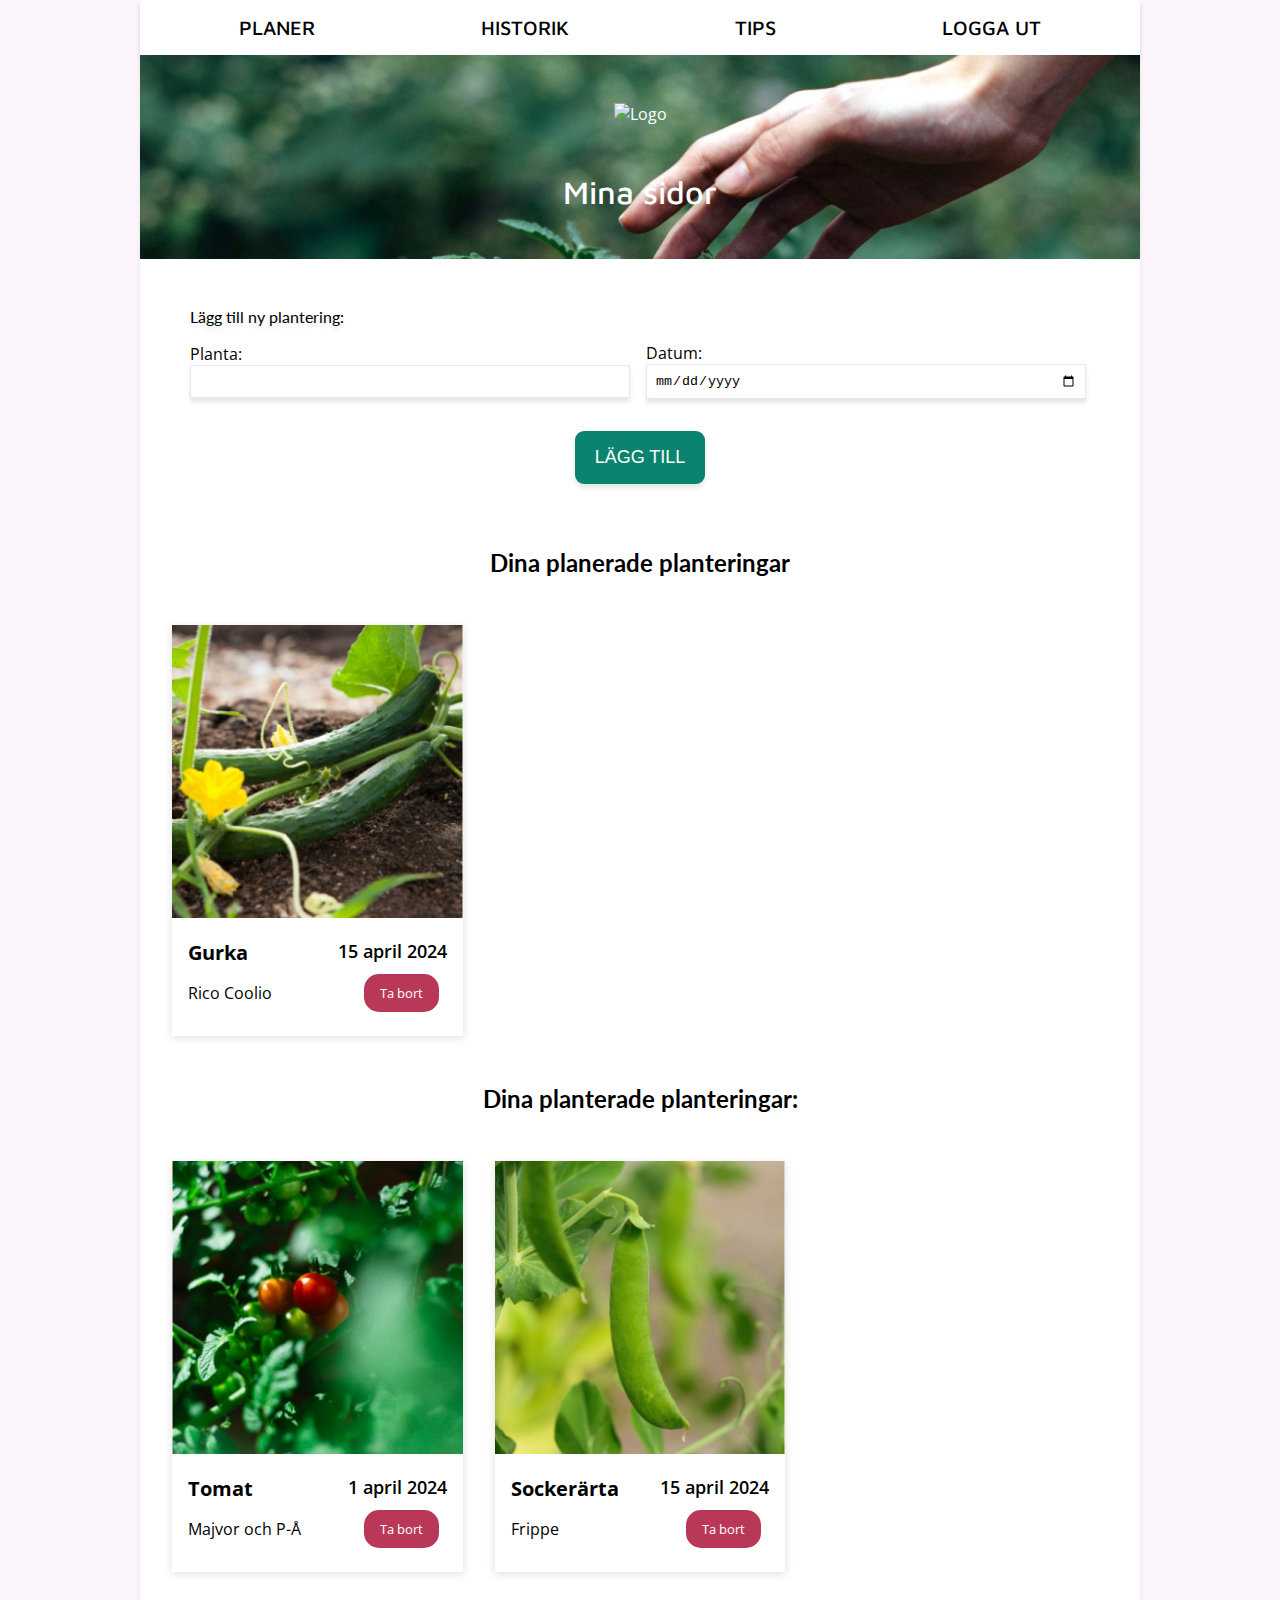
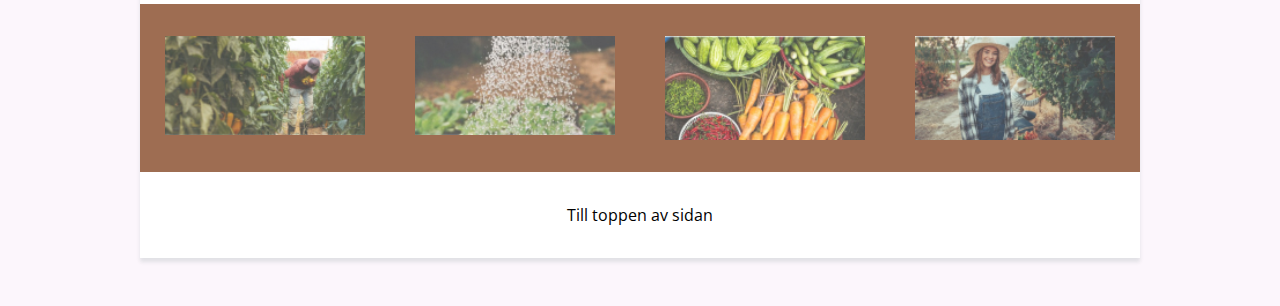
==== mypage.html @ 75276e4d "testing layout second page" ====
<!DOCTYPE html>
<html lang="en">
  <head>
    <meta charset="UTF-8" />
    <meta name="viewport" content="width=device-width, initial-scale=1.0" />
    <link rel="stylesheet" href="mypage.css" />
    <link rel="stylesheet" href="shared.css" />
    <link rel="icon" type="image/png" sizes="32x32" href="./assets/favicon.ico" />
    <title>Planned Planthood - Mina sidor</title>
  </head>
  <body>
    <div class="wrapper">
      <nav>
        <a href="#">PLANER</a>
        <a href="#">HISTORIK</a>
        <a href="#">TIPS</a>
        <a href="./index.html">LOGGA UT</a>
      </nav>
      <header>
        <aside class="menu-svg"><img src="assets/menu.svg" alt="Menu" /></aside>
        <img src="./assets/Logo.svg" alt="Logo" />
        <h1>Mina sidor</h1>
      </header>
      <main>
        <section class="add-plant">
          <legend>Lägg till ny plantering:</legend>
          <form class="add-plant-form">
            <div class="input-group">
              <label for="plant">Planta:</label>
              <input type="text" id="plant" name="plant" />
            </div>
            <div class="input-group">
              <label for="date">Datum:</label>
              <input type="date" id="date" name="date" />
            </div>
          </form>
          <button class="featured-btn">LÄGG TILL</button>
        </section>
        <section class="plants-section">
          <h2 class="plant-header">Dina planerade planteringar</h2>
          <section class="plant-grid">
            <article class="grid-box">
              <figure><img src="./assets/gurka2.jpg" alt="Cucumber" /></figure>
              <figcaption>
                <h3>Gurka</h3>
                <p class="date">15 april 2024</p>
                <p>Rico Coolio</p>
                <button class="remove-btn">Ta bort</button>
                <img class="remove-icon" src="./assets/trashcan.jpg" alt="Ta bort" />
              </figcaption>
            </article>
          </section>
          <h2 class="plant-header">Dina planterade planteringar:</h2>
          <section class="plant-grid">
            <article class="grid-box">
              <figure><img src="./assets/tomat2.jpg" alt="Tomato" /></figure>
              <figcaption>
                <h3>Tomat</h3>
                <p class="date">1 april 2024</p>
                <p>Majvor och P-Å</p>
                <button class="remove-btn">Ta bort</button>
                <img class="remove-icon" src="./assets/trashcan.jpg" alt="Ta bort" />
              </figcaption>
            </article>
            <article class="grid-box">
              <figure><img src="./assets/sockerärta.jpg" alt="Sockerärta" /></figure>
              <figcaption>
                <h3>Sockerärta</h3>
                <p class="date">15 april 2024</p>
                <p>Frippe</p>
                <button class="remove-btn">Ta bort</button>
                <img class="remove-icon" src="./assets/trashcan.jpg" alt="Ta bort" />
              </figcaption>
            </article>
          </section>
        </section>
      </main>
      <footer>
        <img src="./assets/footer/footer5.jpg" alt="A person in a plantation" />
        <img src="./assets/footer/footer6.jpg" alt="Watering plants" />
        <img src="./assets/footer/footer7.jpg" alt="Grown vegetables" />
        <img src="./assets/footer/footer8.jpg" alt="Woman in a plantation" />
        <!--<img
          src="https://plus.unsplash.com/premium_photo-1681398651047-78491e34f66a?q=80&w=2070&auto=format&fit=crop&ixlib=rb-4.0.3&ixid=M3wxMjA3fDB8MHxwaG90by1wYWdlfHx8fGVufDB8fHx8fA%3D%3D"
          alt=""
        />
        <img src="https://images.unsplash.com/photo-1515150144380-bca9f1650ed9?q=80&w=1587&auto=format&fit=crop&ixlib=rb-4.0.3&ixid=M3wxMjA3fDB8MHxwaG90by1wYWdlfHx8fGVufDB8fHx8fA%3D%3D" alt="" />
        <img
          src="https://images.unsplash.com/photo-1464226184884-fa280b87c399?q=80&w=1740&auto=format&fit=crop&ixlib=rb-4.0.3&ixid=M3wxMjA3fDB8MHxwaG90by1wYWdlfHx8fGVufDB8fHx8fA%3D%3D"
          alt=""
        />
        -->
      </footer>
      <section class="end-info">
        <a href="#top"> Till toppen av sidan</a>
      </section>
    </div>
  </body>
</html>
---- mypage.css ----
:root {
  --green: #0a846e;
  --greenheader: #055647;
  --brown: #9e6d52;
  --shadow: 0 4px 4px rgba(3, 56, 47, 0.11);
}

header {
  display: flex;
  flex-direction: column;
  justify-content: center;
  align-items: center;
  width: 100%;
  background-image: url("./assets/footer.jpg");
  background-size: cover;
  background-position: center;
  color: white;
  max-height: 50vh;
  /* background-color: rgba(0, 0, 0, 0.6); */
}

header img {
  margin: 3rem 0 0 0;
  width: 50%;
  width: fit-content;
}

header h1 {
  font-family: "Maven Pro", sans-serif;
  color: white;
  font-weight: 500;
  text-shadow: var(--shadow);
  margin: 3rem;
}

legend {
  text-shadow: var(--shadow);
  font-family: "Lato", sans-serif; /*ÄNDRADE FRÅN h2*/
  justify-self: flex-start;
}

label {
  display: block;
} /*LA TILL*/

.add-plant {
  display: flex;
  flex-direction: column;
  justify-content: center;
  align-items: flex-start;
  margin: 0 3rem;
  padding: 3rem 0;
  width: 90%;
}

.input-forms label {
  margin-right: 0.5rem;
} /*Ta bort?*/

input {
  border: 1px solid rgba(226, 226, 226, 0.801);
  box-shadow: var(--shadow);
  padding: 0.5rem;
  width: 440px;
}

.add-plant-form {
  display: flex;
  align-items: center;
  justify-content: space-evenly;
  margin-top: 1rem;
}

.add-plant-form label,
.add-plant-form input {
  margin-right: 1rem;
}

.featured-btn {
  padding: 1rem 1.2rem;
  font-size: 18px;
  align-self: center;
}

.plants-section {
  display: flex;
  flex-direction: column;
  width: 100%;
}

.plant-header {
  margin: 1rem;
  align-self: center;
  font-family: "Lato", sans-serif;
}

.plants {
  margin: 1rem 2rem;
}

.planted-plants {
  display: grid;
  grid-template-columns: 1fr 1fr 1fr;
}

.plant-grid {
  display: grid;
  grid-template-columns: repeat(3, 1fr);
  align-items: start;
  justify-items: center;
  margin: 2rem;
  gap: 2rem;

  img {
    width: 90%;
  }
}

.grid-box {
  box-shadow: rgba(99, 99, 99, 0.2) 0px 2px 8px 0px;

  figcaption {
    display: grid;
    grid-template-columns: 1fr 1fr;
    justify-items: stretch;
    align-items: stretch;
    padding: 1rem;
  }

  img {
    width: 100%;
  }

  p {
    margin: 1rem 0;
  }

  figcaption h3 {
    font-size: 20px;
  }

  figcaption .date {
    text-align: end;
    font-weight: 600;
    font-size: 18px;
    margin: 0;
  }

  figcaption .remove-btn {
    width: fit-content;
    justify-self: end;
    margin: 0.5rem;
    background-color: #b93857;
    color: white;
    padding: 0 1rem;
    border-radius: 15px;
    border: none;
    font-family: "Open Sans", sans-serif;
  }

  figcaption .remove-icon {
    display: none;
  }
}

footer {
  display: grid;
  grid-template-columns: 1fr 1fr 1fr 1fr;
  background-color: var(--brown);
  width: 100%;
  margin: 0;
  padding: 2rem 0;
  justify-items: center;
}

footer img {
  width: 80%;

  overflow: hidden;
  object-fit: contain;
}

@media (max-width: 800px) {
  .plants-section img {
    max-width: 100%;
  }
  .add-plant-form {
    flex-direction: column;
    gap: 1.5rem;
  }

  .input-group {
    display: flex;
    flex-direction: column;
    width: 350px;
  }

  .plant-grid {
    grid-template-columns: repeat(2, 1fr);
    gap: 1rem;
    margin: 1rem;
  }

  .grid-box {
    figcaption .date,
    p {
      font-size: 10px;
    }

    figcaption h3 {
      font-size: 14px;
    }

    figcaption .remove-btn {
      display: none;
    }

    figcaption .remove-icon {
      display: block;
      width: 20px;
      height: 20px;
      align-self: center;
      justify-self: end;
      cursor: pointer;
    }
  }

  .menu-svg img {
    margin: 0;
  }

  footer {
    grid-template-columns: 1fr 1fr;
  }

  footer img {
    padding: 1rem;
  }
}
---- shared.css ----
@import url("https://fonts.googleapis.com/css2?family=Maven+Pro:wght@400..900&display=swap");
@import url("https://fonts.googleapis.com/css2?family=Open+Sans:ital,wght@0,300..800;1,300..800&display=swap");
@import url("https://fonts.googleapis.com/css2?family=Lato:ital,wght@0,100;0,300;0,400;0,700;0,900;1,100;1,300;1,400;1,700;1,900&display=swap");
@import url("https://fonts.googleapis.com/css2?family=Inter:wght@100..900&display=swap");

:root {
  --green: #0a846e;
  --greenheader: #055647;
  --brown: #9e6d52;
  --shadow: 0 4px 4px rgba(3, 56, 47, 0.11);
}

* {
  margin: 0;
  padding: 0;
  box-sizing: border-box;
}

body {
  background-color: #fcf6fc;
  display: flex;
  flex-direction: column;
  align-items: center;
  font-family: "Open Sans", sans-serif;
}

.wrapper {
  background-color: #ffff;
  max-width: 1000px;
  margin-bottom: 3rem;
  box-shadow: var(--shadow);
}

main {
  display: flex;
  flex-direction: column;
  align-items: center;
  justify-content: center;
}

nav {
  display: flex;
  justify-content: space-around;
  width: 100%;
  padding: 1rem;
  font-family: "Maven Pro", sans-serif;
  font-size: 20px;
  color: #055647;
  font-weight: 500;
  box-shadow: 0 4px 4px rgba(3, 56, 47, 0.11);
}

a,
button {
  cursor: pointer;
}

button:hover {
  transform: scale(1.1);
  transition: 0.2s ease-in-out;
}

a {
  text-decoration: none;
  color: black;
  transition: 0.2s ease-in-out;
}

a:hover {
  transform: scale(1.1);
}

.menu-svg {
  display: none;
}

.featured-btn {
  background-color: var(--green);
  color: #ffff;
  border-radius: 9px;
  box-shadow: var(--shadow);
  border: none;
  width: max-content;
  margin-top: 2rem;
  font-weight: 500;
}

.end-info {
  padding: 2rem;
  grid-column: 1/3;
  text-align: center;
}

@media (max-width: 800px) {
  main {
    width: 100%;
  }

  .wrapper {
    margin-bottom: 0;
  }

  nav {
    display: none;
  }

  .menu-svg {
    position: absolute;
    top: 10px;
    right: 10px;
    z-index: 10;
    display: block;
    cursor: pointer;
  }

  .featured-btn {
    font-weight: 400;
  }
}
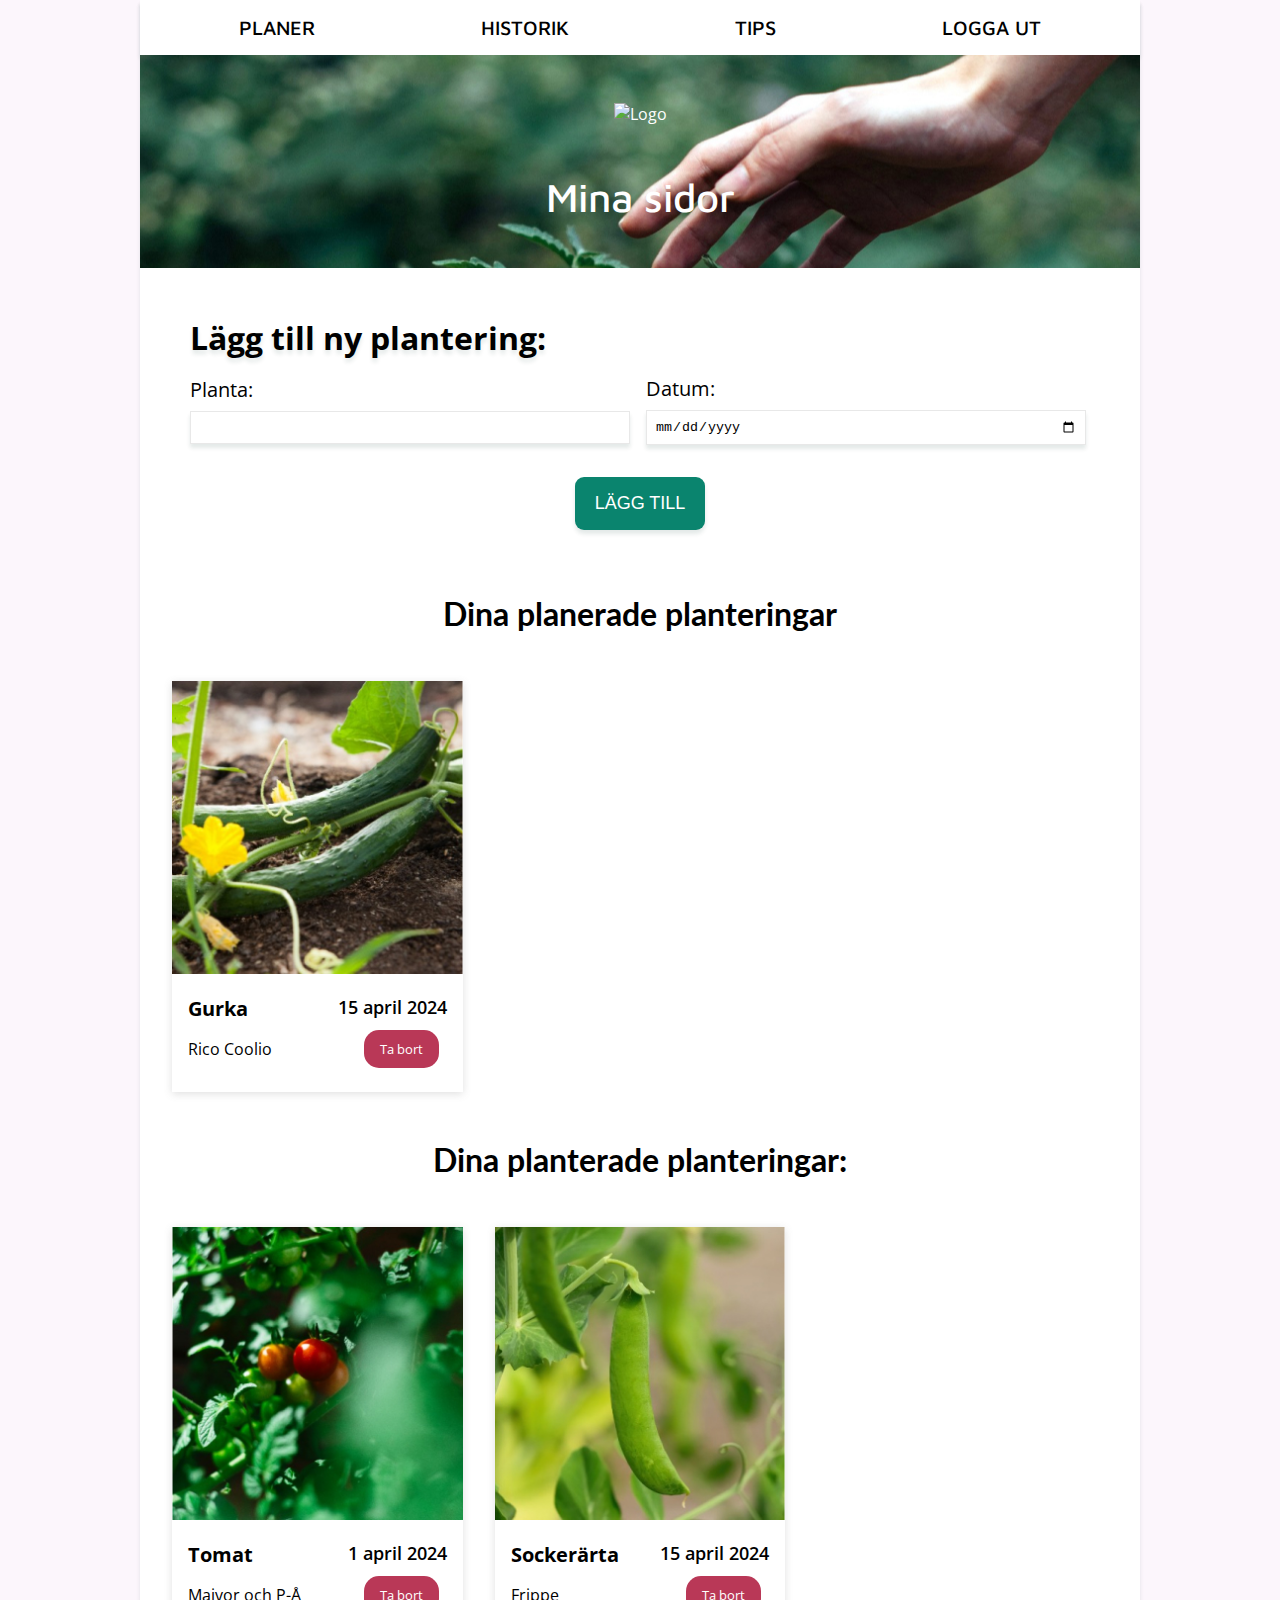
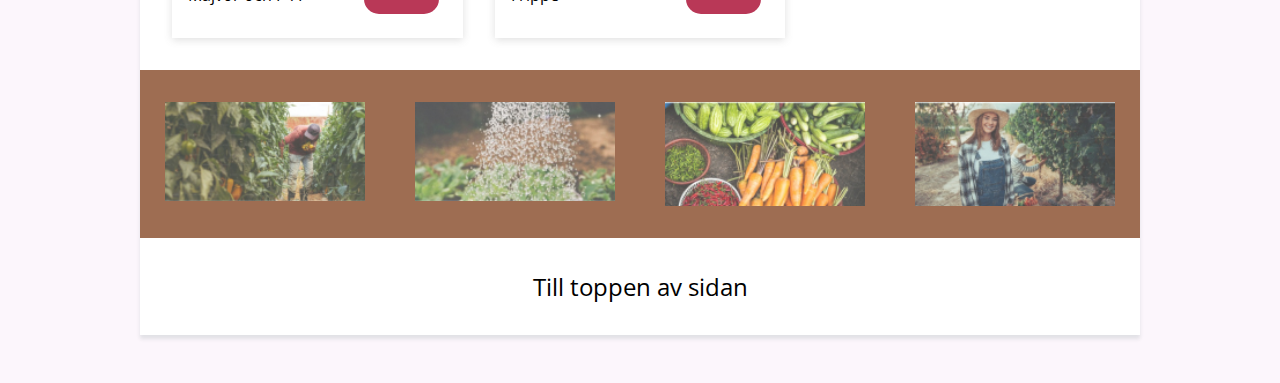
==== commit 604aa35b: "more styling" ====
--- a/mypage.html
+++ b/mypage.html
@@ -23,7 +23,7 @@
       </header>
       <main>
         <section class="add-plant">
-          <legend>Lägg till ny plantering:</legend>
+          <h2 class="add-header">Lägg till ny plantering:</h2>
           <form class="add-plant-form">
             <div class="input-group">
               <label for="plant">Planta:</label>
--- a/mypage.css
+++ b/mypage.css
@@ -15,8 +15,6 @@
   background-size: cover;
   background-position: center;
   color: white;
-  max-height: 50vh;
-  /* background-color: rgba(0, 0, 0, 0.6); */
 }
 
 header img {
@@ -28,20 +26,24 @@
 header h1 {
   font-family: "Maven Pro", sans-serif;
   color: white;
+  font-size: 40px;
   font-weight: 500;
   text-shadow: var(--shadow);
   margin: 3rem;
 }
 
-legend {
+.add-header {
   text-shadow: var(--shadow);
-  font-family: "Lato", sans-serif; /*ÄNDRADE FRÅN h2*/
+  font-size: 32px;
   justify-self: flex-start;
+  font-family: "Open Sans", sans-serif;
 }
 
 label {
   display: block;
-} /*LA TILL*/
+  font-size: 20px;
+  margin-bottom: 0.5rem;
+}
 
 .add-plant {
   display: flex;
@@ -53,10 +55,6 @@
   width: 90%;
 }
 
-.input-forms label {
-  margin-right: 0.5rem;
-} /*Ta bort?*/
-
 input {
   border: 1px solid rgba(226, 226, 226, 0.801);
   box-shadow: var(--shadow);
@@ -92,16 +90,17 @@
   margin: 1rem;
   align-self: center;
   font-family: "Lato", sans-serif;
-}
-
-.plants {
+  font-size: 32px;
+}
+
+/* .plants {
   margin: 1rem 2rem;
 }
 
 .planted-plants {
   display: grid;
   grid-template-columns: 1fr 1fr 1fr;
-}
+} */
 
 .plant-grid {
   display: grid;
@@ -192,7 +191,10 @@
   .input-group {
     display: flex;
     flex-direction: column;
-    width: 350px;
+  }
+
+  input {
+    width: 70vw;
   }
 
   .plant-grid {
@@ -234,6 +236,7 @@
   }
 
   footer img {
-    padding: 1rem;
-  }
-}
+    padding: 0.8rem;
+    width: 100%;
+  }
+}
--- a/shared.css
+++ b/shared.css
@@ -87,6 +87,7 @@
 
 .end-info {
   padding: 2rem;
+  font-size: 24px;
   grid-column: 1/3;
   text-align: center;
 }
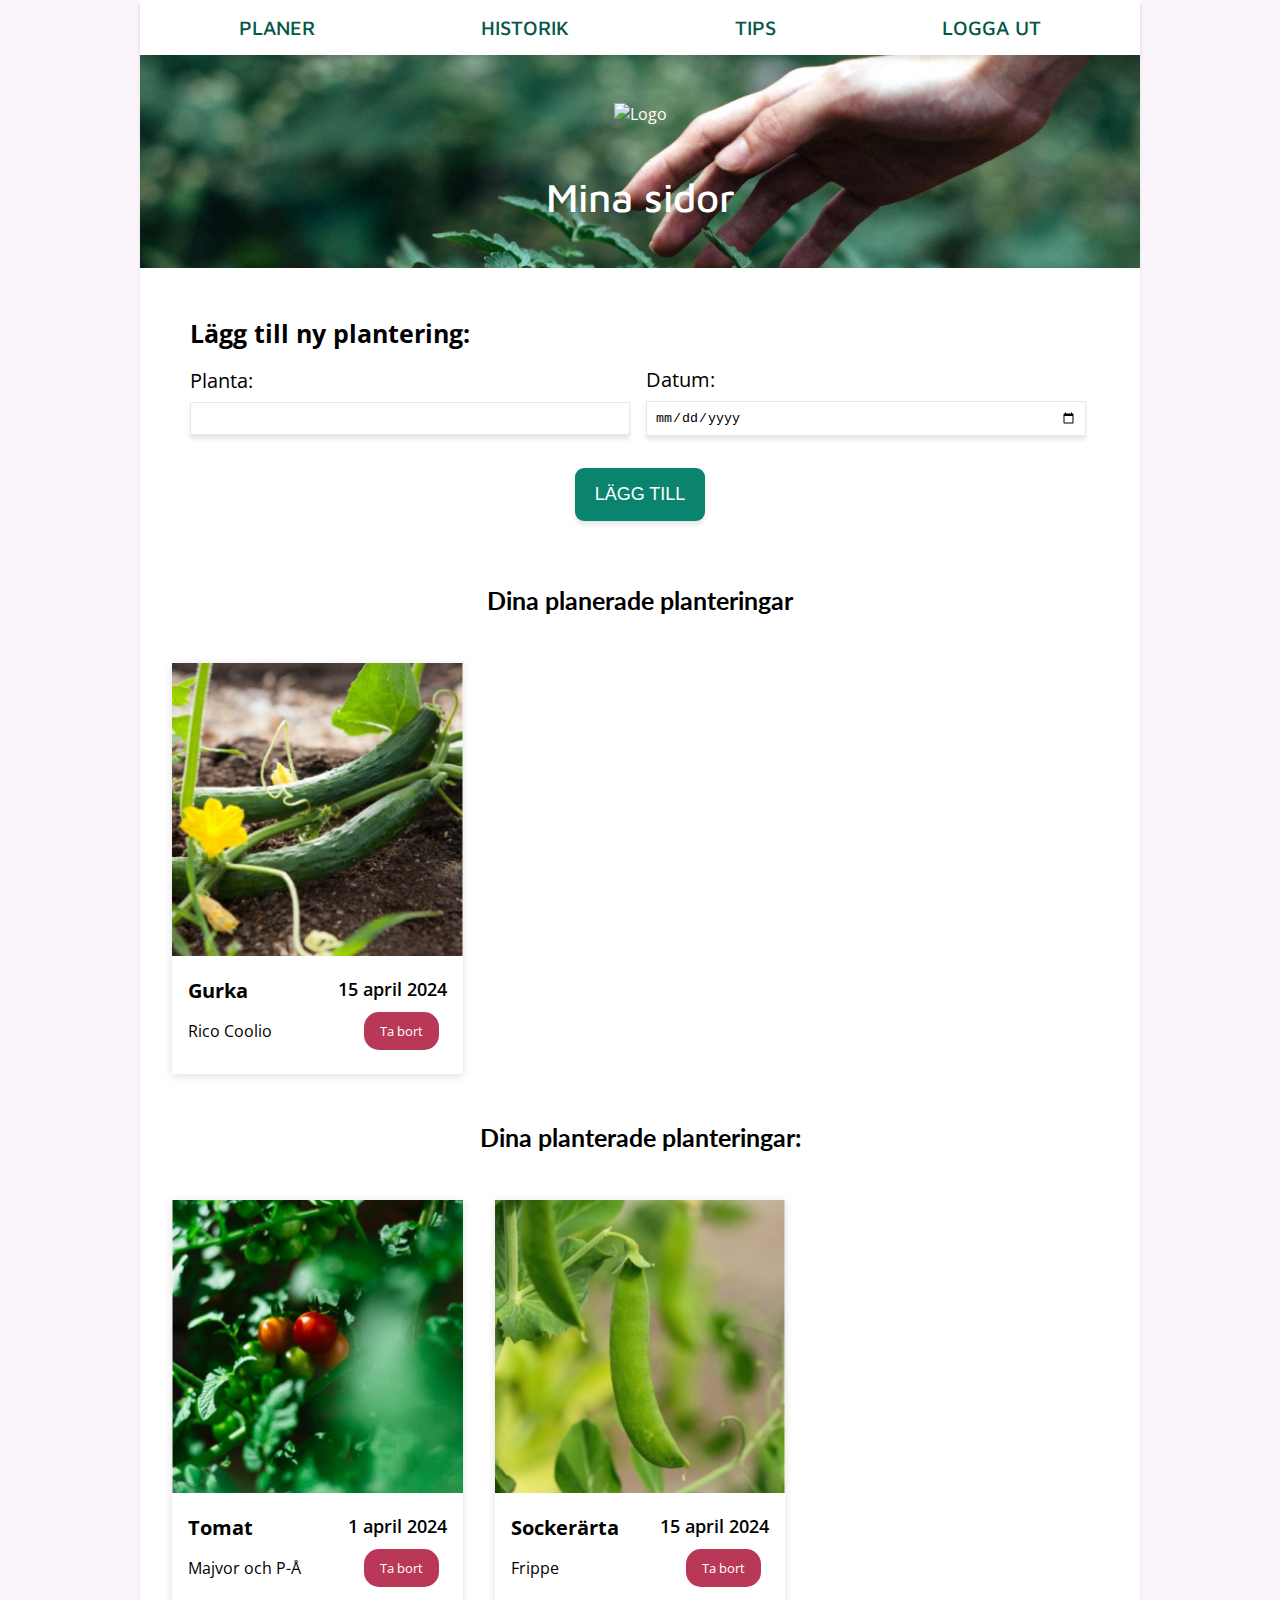
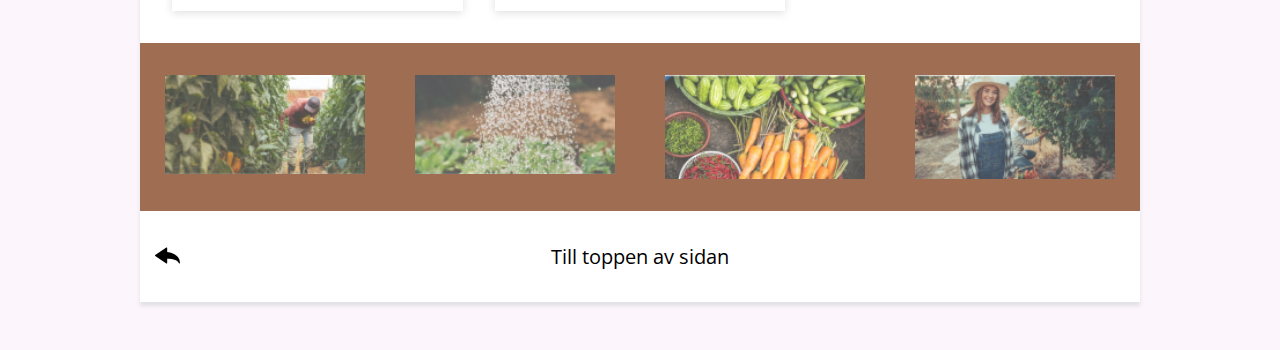
==== commit 260c2bf9: "some styling and responsiveness tweaks" ====
--- a/mypage.html
+++ b/mypage.html
@@ -10,13 +10,14 @@
   </head>
   <body>
     <div class="wrapper">
-      <nav>
-        <a href="#">PLANER</a>
-        <a href="#">HISTORIK</a>
-        <a href="#">TIPS</a>
-        <a href="./index.html">LOGGA UT</a>
-      </nav>
       <header>
+        <nav>
+          <a href="#">PLANER</a>
+          <a href="#">HISTORIK</a>
+          <a href="#">TIPS</a>
+          <a href="./index.html">LOGGA UT</a>
+        </nav>
+
         <aside class="menu-svg"><img src="assets/menu.svg" alt="Menu" /></aside>
         <img src="./assets/Logo.svg" alt="Logo" />
         <h1>Mina sidor</h1>
@@ -92,6 +93,7 @@
         -->
       </footer>
       <section class="end-info">
+        <a href="./index.html"><img class="back-arrow" src="./assets/back-arrow.svg" alt="Go back"></a>
         <a href="#top"> Till toppen av sidan</a>
       </section>
     </div>
--- a/mypage.css
+++ b/mypage.css
@@ -33,8 +33,7 @@
 }
 
 .add-header {
-  text-shadow: var(--shadow);
-  font-size: 32px;
+  font-size: 25px;
   justify-self: flex-start;
   font-family: "Open Sans", sans-serif;
 }
@@ -49,7 +48,6 @@
   display: flex;
   flex-direction: column;
   justify-content: center;
-  align-items: flex-start;
   margin: 0 3rem;
   padding: 3rem 0;
   width: 90%;
@@ -90,17 +88,8 @@
   margin: 1rem;
   align-self: center;
   font-family: "Lato", sans-serif;
-  font-size: 32px;
+  font-size: 25px;
 }
-
-/* .plants {
-  margin: 1rem 2rem;
-}
-
-.planted-plants {
-  display: grid;
-  grid-template-columns: 1fr 1fr 1fr;
-} */
 
 .plant-grid {
   display: grid;
@@ -115,52 +104,6 @@
   }
 }
 
-.grid-box {
-  box-shadow: rgba(99, 99, 99, 0.2) 0px 2px 8px 0px;
-
-  figcaption {
-    display: grid;
-    grid-template-columns: 1fr 1fr;
-    justify-items: stretch;
-    align-items: stretch;
-    padding: 1rem;
-  }
-
-  img {
-    width: 100%;
-  }
-
-  p {
-    margin: 1rem 0;
-  }
-
-  figcaption h3 {
-    font-size: 20px;
-  }
-
-  figcaption .date {
-    text-align: end;
-    font-weight: 600;
-    font-size: 18px;
-    margin: 0;
-  }
-
-  figcaption .remove-btn {
-    width: fit-content;
-    justify-self: end;
-    margin: 0.5rem;
-    background-color: #b93857;
-    color: white;
-    padding: 0 1rem;
-    border-radius: 15px;
-    border: none;
-    font-family: "Open Sans", sans-serif;
-  }
-
-  figcaption .remove-icon {
-    display: none;
-  }
-}
 
 footer {
   display: grid;
@@ -180,9 +123,23 @@
 }
 
 @media (max-width: 800px) {
+  .add-header {
+    align-self: center;
+  }
+
+  .add-header,
+  .plant-header {
+    font-size: 22px;
+  }
+
   .plants-section img {
     max-width: 100%;
   }
+
+  .add-plant {
+    margin: 0;
+  }
+
   .add-plant-form {
     flex-direction: column;
     gap: 1.5rem;
@@ -194,37 +151,13 @@
   }
 
   input {
-    width: 70vw;
+    width: 80vw;
   }
 
   .plant-grid {
     grid-template-columns: repeat(2, 1fr);
     gap: 1rem;
     margin: 1rem;
-  }
-
-  .grid-box {
-    figcaption .date,
-    p {
-      font-size: 10px;
-    }
-
-    figcaption h3 {
-      font-size: 14px;
-    }
-
-    figcaption .remove-btn {
-      display: none;
-    }
-
-    figcaption .remove-icon {
-      display: block;
-      width: 20px;
-      height: 20px;
-      align-self: center;
-      justify-self: end;
-      cursor: pointer;
-    }
   }
 
   .menu-svg img {
--- a/shared.css
+++ b/shared.css
@@ -38,16 +38,25 @@
   justify-content: center;
 }
 
-nav {
-  display: flex;
-  justify-content: space-around;
-  width: 100%;
-  padding: 1rem;
-  font-family: "Maven Pro", sans-serif;
-  font-size: 20px;
-  color: #055647;
-  font-weight: 500;
-  box-shadow: 0 4px 4px rgba(3, 56, 47, 0.11);
+header {
+  nav {
+    display: flex;
+    justify-content: space-around;
+    width: 100%;
+    padding: 1rem;
+    font-family: "Maven Pro", sans-serif;
+    font-size: 20px;
+    background-color: white;
+    font-weight: 500;
+    box-shadow: 0 4px 4px rgba(3, 56, 47, 0.11);
+  }
+  nav a {
+    color: #055647;
+  }
+
+  .menu-svg {
+    display: none;
+  }
 }
 
 a,
@@ -68,10 +77,6 @@
 
 a:hover {
   transform: scale(1.1);
-}
-
-.menu-svg {
-  display: none;
 }
 
 .featured-btn {
@@ -86,10 +91,63 @@
 }
 
 .end-info {
+  position: relative;
   padding: 2rem;
-  font-size: 24px;
+  font-size: 20px;
   grid-column: 1/3;
   text-align: center;
+}
+
+.back-arrow {
+  position: absolute;
+  left: 15px;
+}
+
+.grid-box {
+  box-shadow: rgba(99, 99, 99, 0.2) 0px 2px 8px 0px;
+
+  figcaption {
+    display: grid;
+    grid-template-columns: 1fr 1fr;
+    justify-items: stretch;
+    align-items: stretch;
+    padding: 1rem;
+  }
+
+  img {
+    width: 100%;
+  }
+
+  p {
+    margin: 1rem 0;
+  }
+
+  figcaption h3 {
+    font-size: 20px;
+  }
+
+  figcaption .date {
+    text-align: end;
+    font-weight: 600;
+    font-size: 18px;
+    margin: 0;
+  }
+
+  figcaption .remove-btn {
+    width: fit-content;
+    justify-self: end;
+    margin: 0.5rem;
+    background-color: #b93857;
+    color: white;
+    padding: 0 1rem;
+    border-radius: 15px;
+    border: none;
+    font-family: "Open Sans", sans-serif;
+  }
+
+  figcaption .remove-icon {
+    display: none;
+  }
 }
 
 @media (max-width: 800px) {
@@ -101,19 +159,48 @@
     margin-bottom: 0;
   }
 
-  nav {
-    display: none;
-  }
-
-  .menu-svg {
-    position: absolute;
-    top: 10px;
-    right: 10px;
-    z-index: 10;
-    display: block;
-    cursor: pointer;
-  }
-
+  header {
+    .menu-svg {
+      position: absolute;
+      top: 10px;
+      right: 10px;
+      z-index: 10;
+      display: block;
+      cursor: pointer;
+    }
+
+    nav {
+      display: none;
+    }
+  }
+
+  .grid-box {
+    figcaption {
+      padding: 0.5rem;
+    }
+
+    figcaption .date,
+    p {
+      font-size: 13px;
+    }
+
+    figcaption h3 {
+      font-size: 15px;
+    }
+
+    figcaption .remove-btn {
+      display: none;
+    }
+
+    figcaption .remove-icon {
+      display: block;
+      width: 20px;
+      height: 20px;
+      align-self: center;
+      justify-self: end;
+      cursor: pointer;
+    }
+  }
   .featured-btn {
     font-weight: 400;
   }
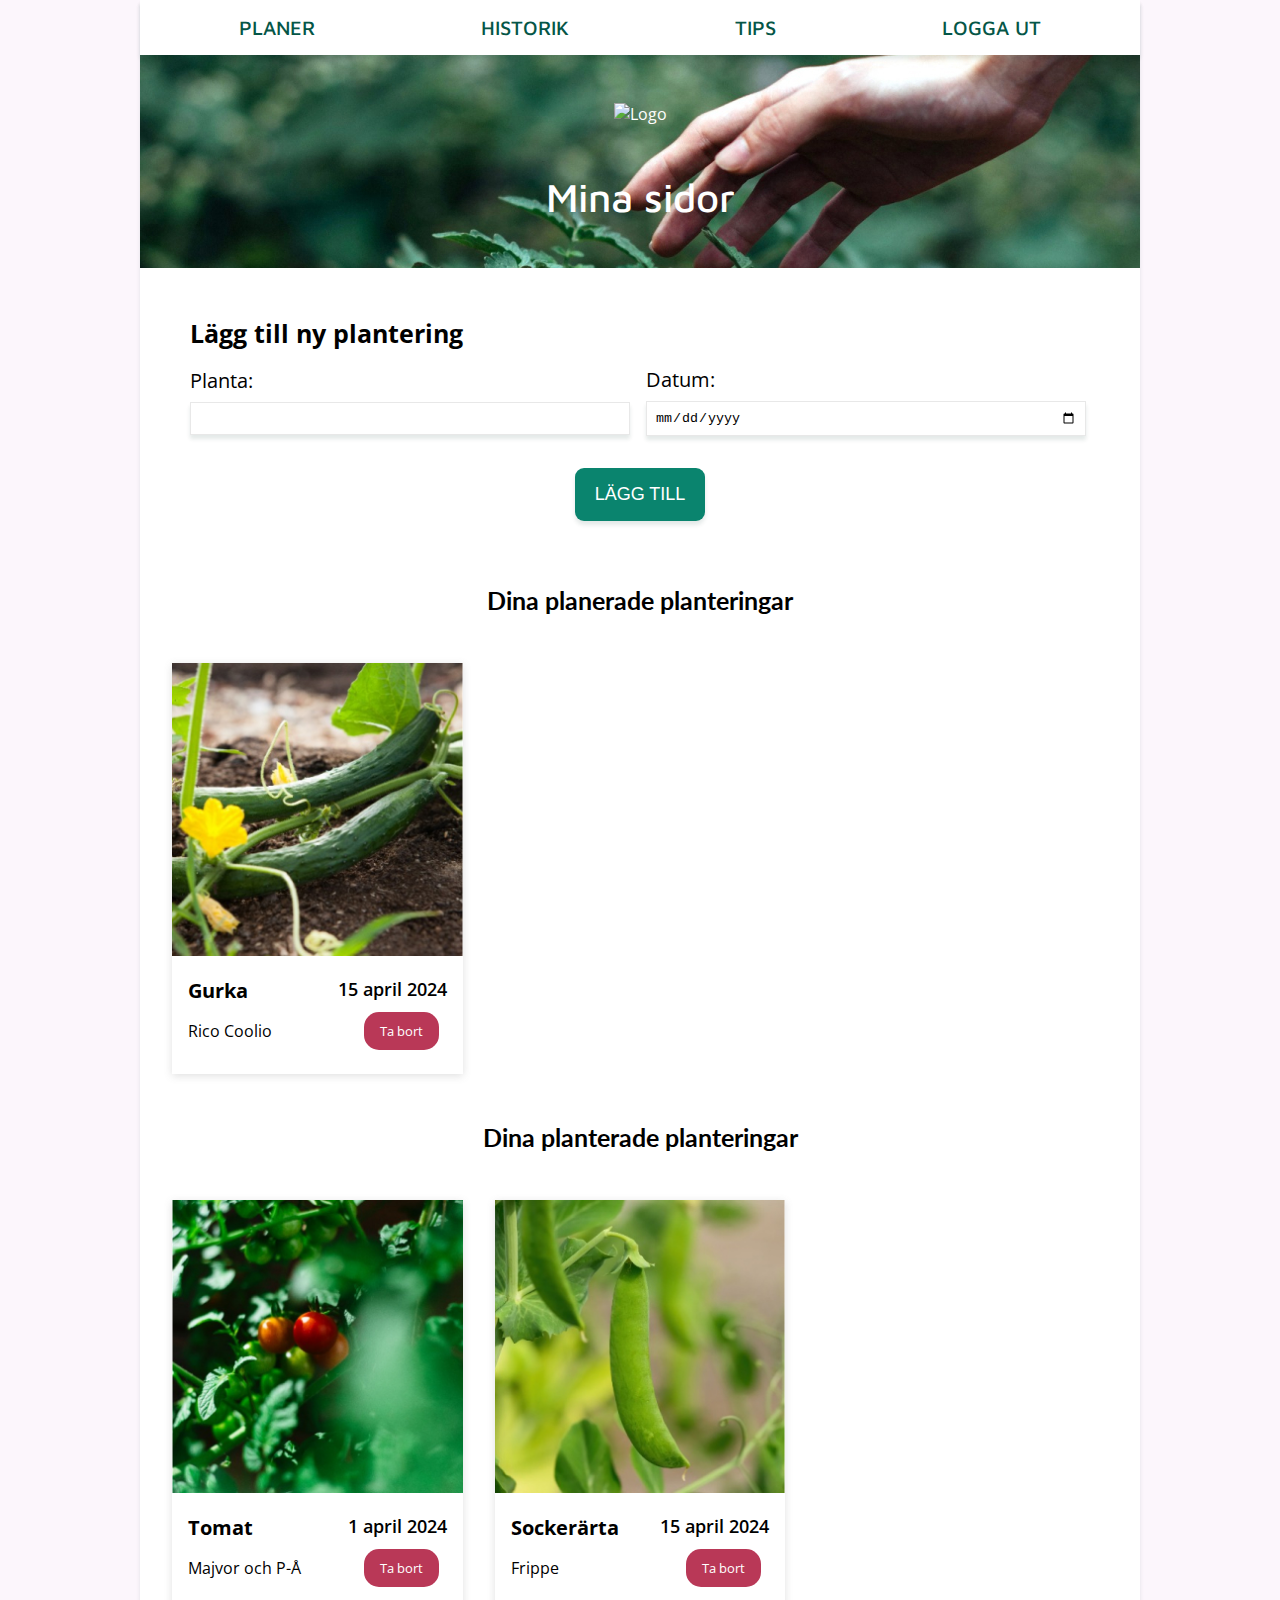
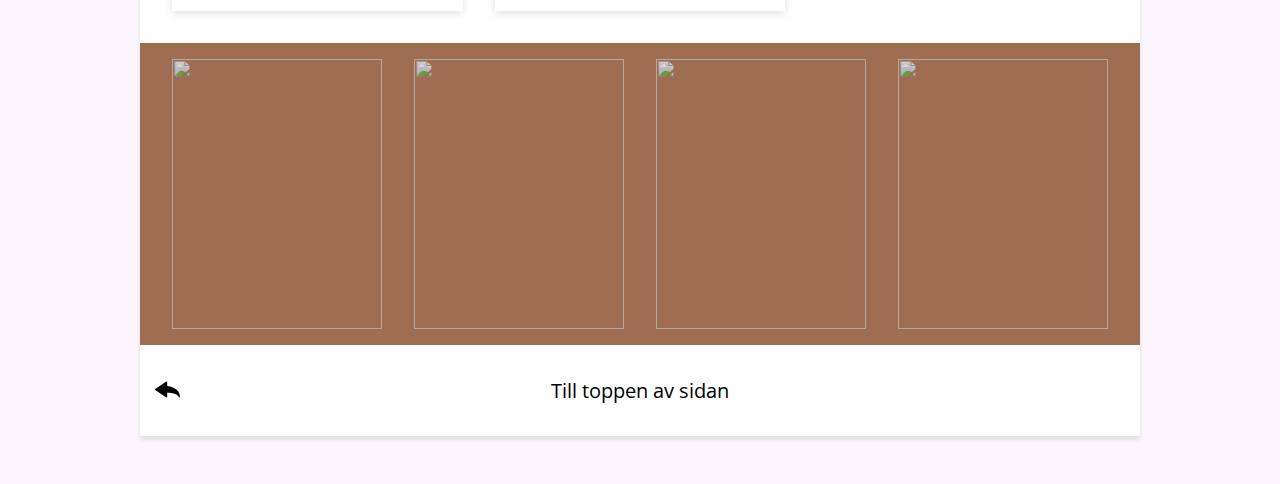
==== commit 991ff766: "testing footer style page 2" ====
--- a/mypage.html
+++ b/mypage.html
@@ -24,7 +24,7 @@
       </header>
       <main>
         <section class="add-plant">
-          <h2 class="add-header">Lägg till ny plantering:</h2>
+          <h2 class="add-header">Lägg till ny plantering</h2>
           <form class="add-plant-form">
             <div class="input-group">
               <label for="plant">Planta:</label>
@@ -51,7 +51,7 @@
               </figcaption>
             </article>
           </section>
-          <h2 class="plant-header">Dina planterade planteringar:</h2>
+          <h2 class="plant-header">Dina planterade planteringar</h2>
           <section class="plant-grid">
             <article class="grid-box">
               <figure><img src="./assets/tomat2.jpg" alt="Tomato" /></figure>
@@ -77,20 +77,22 @@
         </section>
       </main>
       <footer>
-        <img src="./assets/footer/footer5.jpg" alt="A person in a plantation" />
+        <!-- <img src="./assets/footer/footer5.jpg" alt="A person in a plantation" />
         <img src="./assets/footer/footer6.jpg" alt="Watering plants" />
         <img src="./assets/footer/footer7.jpg" alt="Grown vegetables" />
-        <img src="./assets/footer/footer8.jpg" alt="Woman in a plantation" />
-        <!--<img
-          src="https://plus.unsplash.com/premium_photo-1681398651047-78491e34f66a?q=80&w=2070&auto=format&fit=crop&ixlib=rb-4.0.3&ixid=M3wxMjA3fDB8MHxwaG90by1wYWdlfHx8fGVufDB8fHx8fA%3D%3D"
-          alt=""
-        />
+        <img src="./assets/footer/footer8.jpg" alt="Woman in a plantation" /> -->
+        <img src="https://plus.unsplash.com/premium_photo-1678344170545-c3edef92a16e?q=80&w=2942&auto=format&fit=crop&ixlib=rb-4.0.3&ixid=M3wxMjA3fDB8MHxwaG90by1wYWdlfHx8fGVufDB8fHx8fA%3D%3D" alt="">
+       
         <img src="https://images.unsplash.com/photo-1515150144380-bca9f1650ed9?q=80&w=1587&auto=format&fit=crop&ixlib=rb-4.0.3&ixid=M3wxMjA3fDB8MHxwaG90by1wYWdlfHx8fGVufDB8fHx8fA%3D%3D" alt="" />
         <img
           src="https://images.unsplash.com/photo-1464226184884-fa280b87c399?q=80&w=1740&auto=format&fit=crop&ixlib=rb-4.0.3&ixid=M3wxMjA3fDB8MHxwaG90by1wYWdlfHx8fGVufDB8fHx8fA%3D%3D"
           alt=""
         />
-        -->
+         <img
+          src="https://plus.unsplash.com/premium_photo-1681398651047-78491e34f66a?q=80&w=2070&auto=format&fit=crop&ixlib=rb-4.0.3&ixid=M3wxMjA3fDB8MHxwaG90by1wYWdlfHx8fGVufDB8fHx8fA%3D%3D"
+          alt=""
+        />
+       
       </footer>
       <section class="end-info">
         <a href="./index.html"><img class="back-arrow" src="./assets/back-arrow.svg" alt="Go back"></a>
--- a/mypage.css
+++ b/mypage.css
@@ -104,22 +104,35 @@
   }
 }
 
-
 footer {
   display: grid;
-  grid-template-columns: 1fr 1fr 1fr 1fr;
+  grid-template-columns: repeat(4, 1fr);
   background-color: var(--brown);
   width: 100%;
   margin: 0;
-  padding: 2rem 0;
+  padding: 1rem;
   justify-items: center;
+  position: relative;
 }
 
 footer img {
-  width: 80%;
+  width: 100%;
+  height: 30vh;
+  object-fit: cover;
+  overflow: hidden;
+  padding: 0 1rem;
+}
 
-  overflow: hidden;
-  object-fit: contain;
+footer::before {
+  content: "";
+  position: absolute;
+  top: 0;
+  left: 0;
+  width: 100%;
+  height: 100%;
+  background-color: var(--brown);
+  opacity: 0.3;
+  pointer-events: none;
 }
 
 @media (max-width: 800px) {
@@ -166,10 +179,13 @@
 
   footer {
     grid-template-columns: 1fr 1fr;
+    padding: 1rem;
   }
 
   footer img {
-    padding: 0.8rem;
+    padding: 0.5rem;
+    margin: 0;
     width: 100%;
+    height: 15vh;
   }
 }
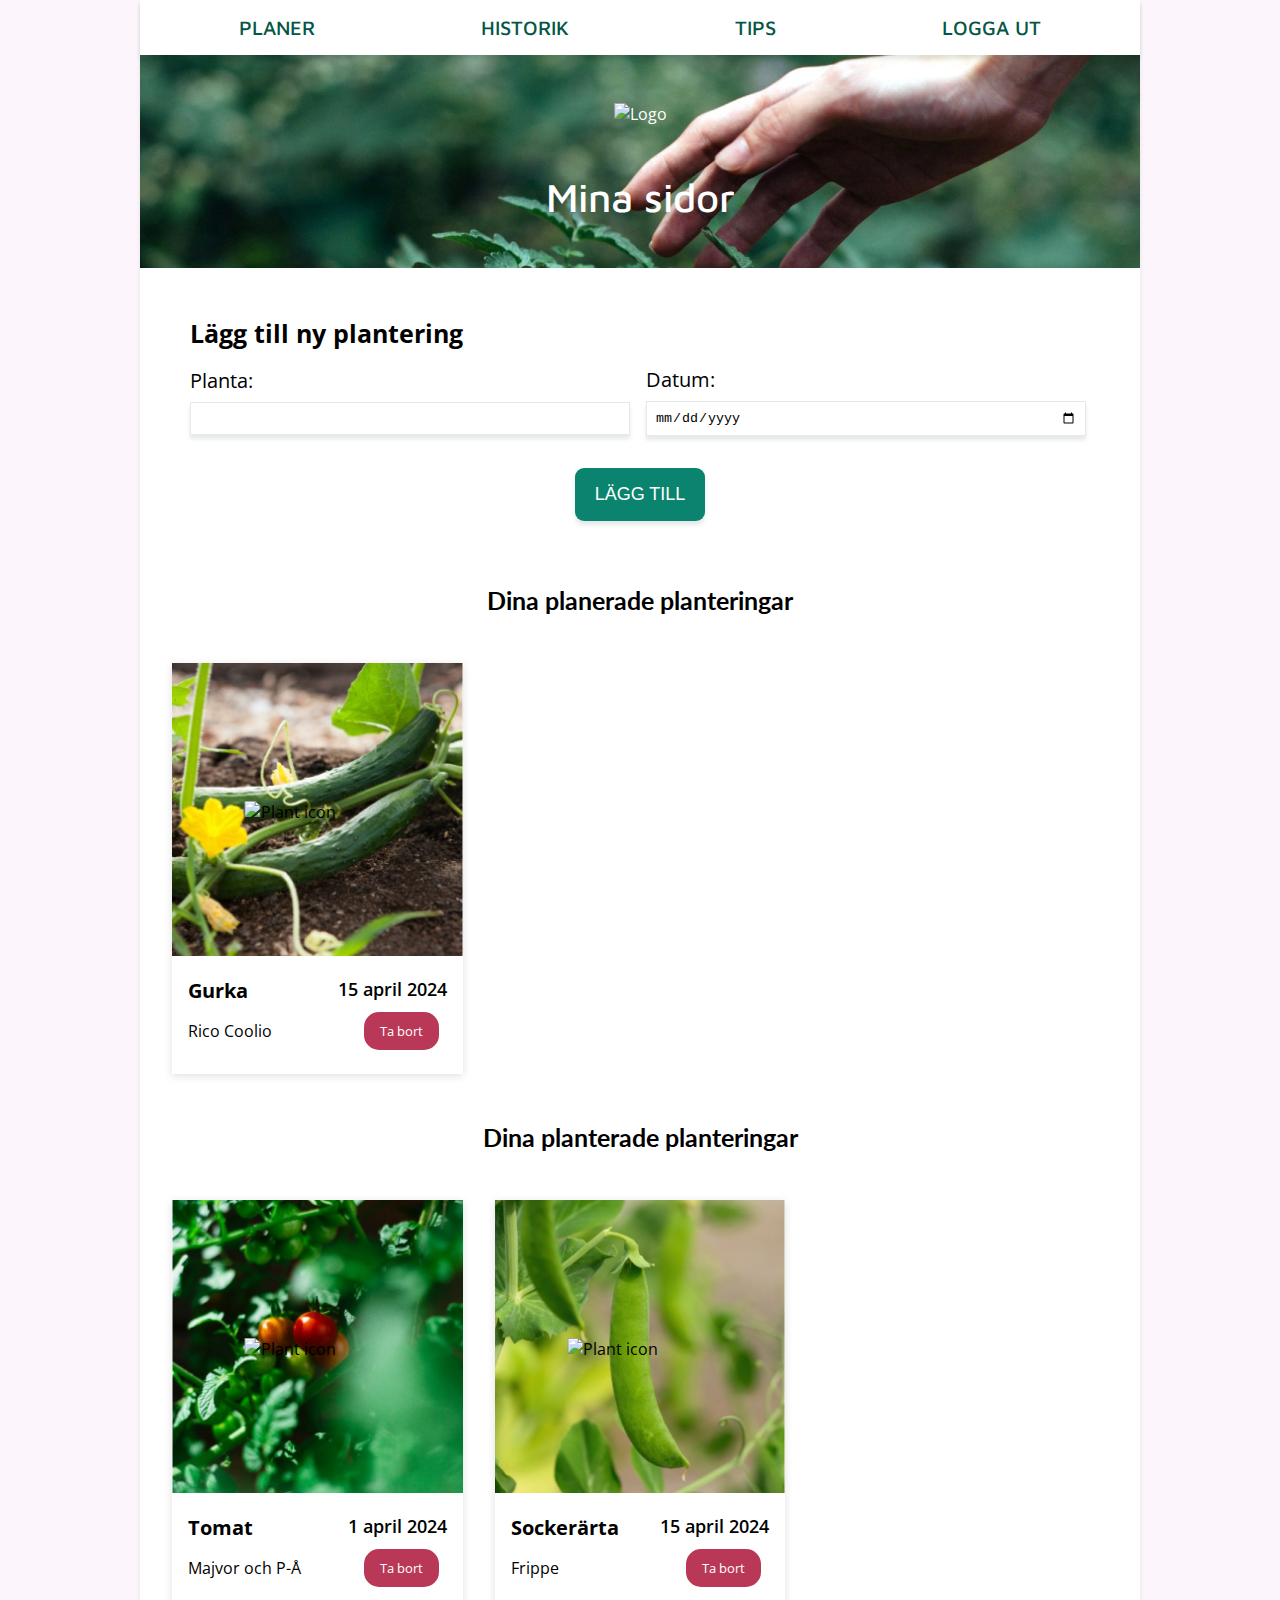
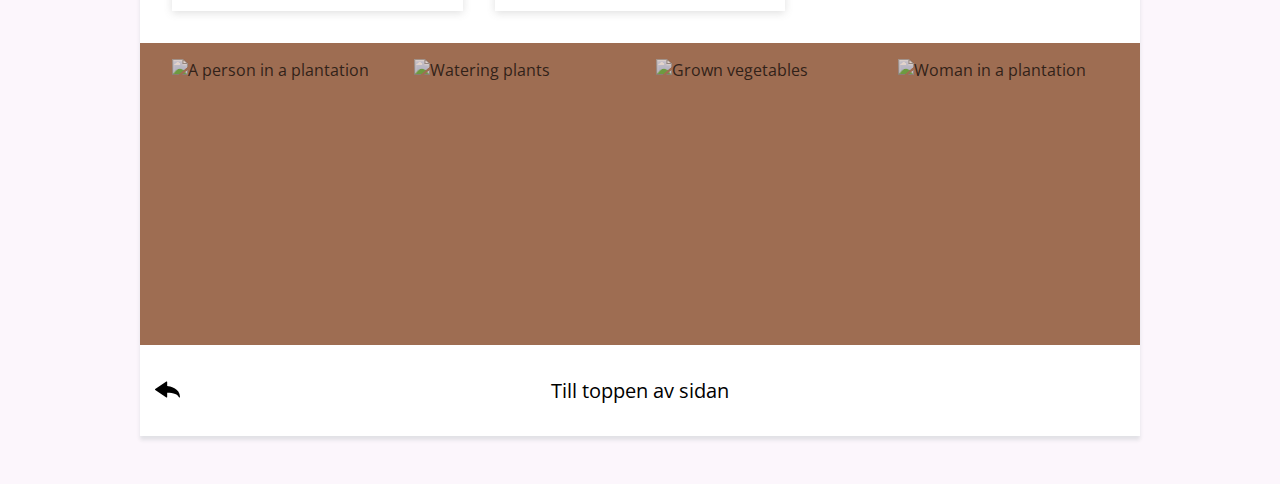
==== commit a2d30eea: "added icon overlay" ====
--- a/mypage.html
+++ b/mypage.html
@@ -41,7 +41,10 @@
           <h2 class="plant-header">Dina planerade planteringar</h2>
           <section class="plant-grid">
             <article class="grid-box">
-              <figure><img src="./assets/gurka2.jpg" alt="Cucumber" /></figure>
+              <figure class="grid-img">
+                <img src="./assets/gurka2.jpg" alt="Cucumber" />
+                <img class="img-icon" src="./assets/plant.svg" alt="Plant icon" />
+              </figure>
               <figcaption>
                 <h3>Gurka</h3>
                 <p class="date">15 april 2024</p>
@@ -54,7 +57,11 @@
           <h2 class="plant-header">Dina planterade planteringar</h2>
           <section class="plant-grid">
             <article class="grid-box">
-              <figure><img src="./assets/tomat2.jpg" alt="Tomato" /></figure>
+              <figure class="grid-img"><img src="./assets/tomat2.jpg" alt="Tomato" /><img
+                  class="img-icon"
+                  src="./assets/plant.svg"
+                  alt="Plant icon"
+                /></figure>
               <figcaption>
                 <h3>Tomat</h3>
                 <p class="date">1 april 2024</p>
@@ -64,7 +71,13 @@
               </figcaption>
             </article>
             <article class="grid-box">
-              <figure><img src="./assets/sockerärta.jpg" alt="Sockerärta" /></figure>
+              <figure class="grid-img">
+                <img src="./assets/sockerärta.jpg" alt="Sockerärta" /><img
+                  class="img-icon"
+                  src="./assets/plant.svg"
+                  alt="Plant icon"
+                />
+              </figure>
               <figcaption>
                 <h3>Sockerärta</h3>
                 <p class="date">15 april 2024</p>
@@ -77,25 +90,27 @@
         </section>
       </main>
       <footer>
-        <!-- <img src="./assets/footer/footer5.jpg" alt="A person in a plantation" />
-        <img src="./assets/footer/footer6.jpg" alt="Watering plants" />
-        <img src="./assets/footer/footer7.jpg" alt="Grown vegetables" />
-        <img src="./assets/footer/footer8.jpg" alt="Woman in a plantation" /> -->
-        <img src="https://plus.unsplash.com/premium_photo-1678344170545-c3edef92a16e?q=80&w=2942&auto=format&fit=crop&ixlib=rb-4.0.3&ixid=M3wxMjA3fDB8MHxwaG90by1wYWdlfHx8fGVufDB8fHx8fA%3D%3D" alt="">
-       
-        <img src="https://images.unsplash.com/photo-1515150144380-bca9f1650ed9?q=80&w=1587&auto=format&fit=crop&ixlib=rb-4.0.3&ixid=M3wxMjA3fDB8MHxwaG90by1wYWdlfHx8fGVufDB8fHx8fA%3D%3D" alt="" />
+        <img
+          src="https://plus.unsplash.com/premium_photo-1678344170545-c3edef92a16e?q=80&w=2942&auto=format&fit=crop&ixlib=rb-4.0.3&ixid=M3wxMjA3fDB8MHxwaG90by1wYWdlfHx8fGVufDB8fHx8fA%3D%3D"
+          alt="A person in a plantation"
+        />
+        <img
+          src="https://images.unsplash.com/photo-1515150144380-bca9f1650ed9?q=80&w=1587&auto=format&fit=crop&ixlib=rb-4.0.3&ixid=M3wxMjA3fDB8MHxwaG90by1wYWdlfHx8fGVufDB8fHx8fA%3D%3D"
+          alt="Watering plants"
+        />
         <img
           src="https://images.unsplash.com/photo-1464226184884-fa280b87c399?q=80&w=1740&auto=format&fit=crop&ixlib=rb-4.0.3&ixid=M3wxMjA3fDB8MHxwaG90by1wYWdlfHx8fGVufDB8fHx8fA%3D%3D"
-          alt=""
+          alt="Grown vegetables"
         />
-         <img
+        <img
           src="https://plus.unsplash.com/premium_photo-1681398651047-78491e34f66a?q=80&w=2070&auto=format&fit=crop&ixlib=rb-4.0.3&ixid=M3wxMjA3fDB8MHxwaG90by1wYWdlfHx8fGVufDB8fHx8fA%3D%3D"
-          alt=""
+          alt="Woman in a plantation"
         />
-       
       </footer>
       <section class="end-info">
-        <a href="./index.html"><img class="back-arrow" src="./assets/back-arrow.svg" alt="Go back"></a>
+        <a href="./index.html"
+          ><img class="back-arrow" src="./assets/back-arrow.svg" alt="Go back"
+        /></a>
         <a href="#top"> Till toppen av sidan</a>
       </section>
     </div>
--- a/shared.css
+++ b/shared.css
@@ -106,6 +106,20 @@
 .grid-box {
   box-shadow: rgba(99, 99, 99, 0.2) 0px 2px 8px 0px;
 
+  .grid-img {
+  position: relative;
+  width: 100%;
+  height: auto;
+  }
+
+  .img-icon {
+    position: absolute;
+    top: 50%;
+    left: 50%;
+    transform: translate(-50%, -50%);
+    width: 50%;
+}
+
   figcaption {
     display: grid;
     grid-template-columns: 1fr 1fr;
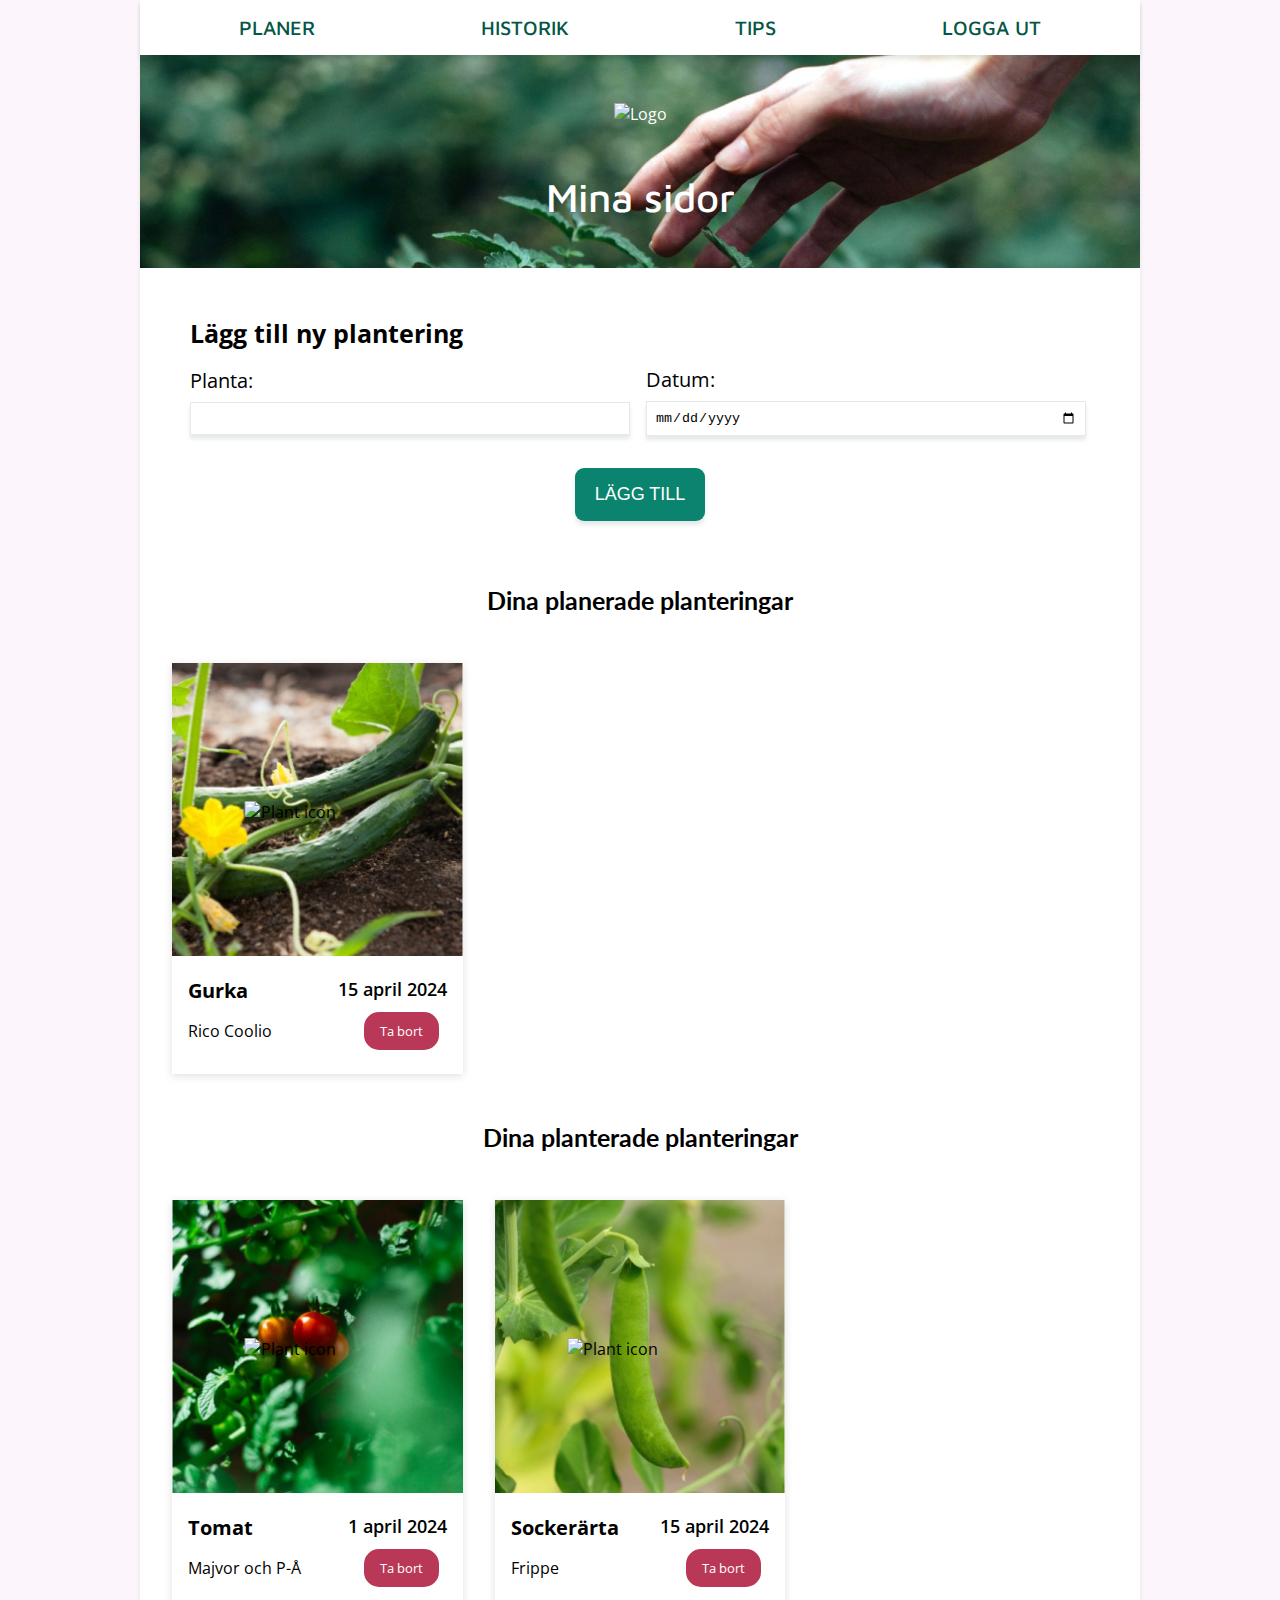
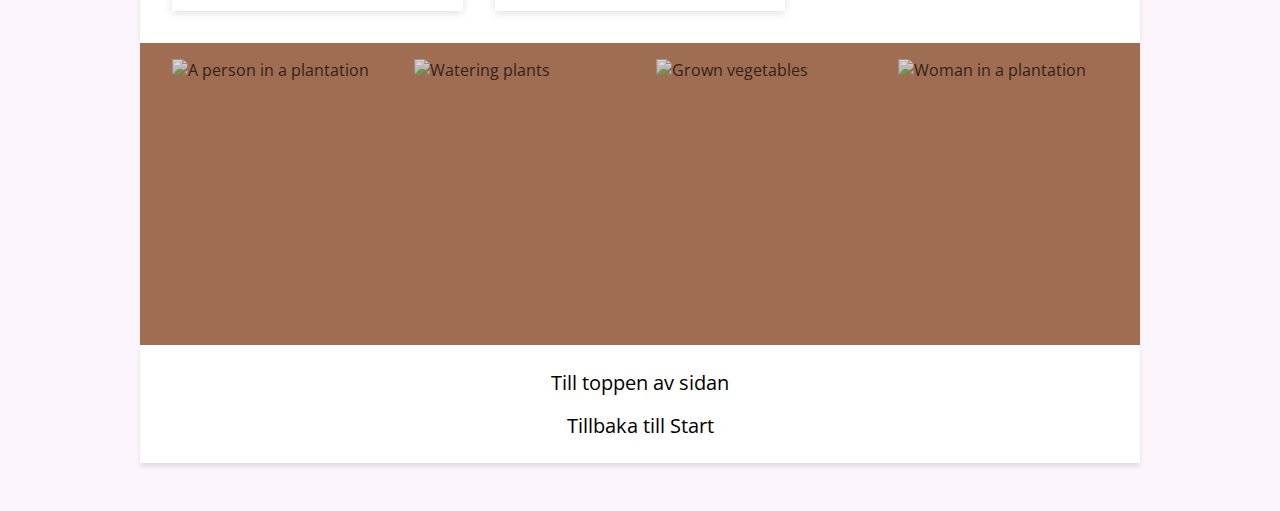
==== commit d9019941: "added link between pages" ====
--- a/mypage.html
+++ b/mypage.html
@@ -4,7 +4,7 @@
     <meta charset="UTF-8" />
     <meta name="viewport" content="width=device-width, initial-scale=1.0" />
     <link rel="stylesheet" href="mypage.css" />
-    <link rel="stylesheet" href="shared.css" />
+    <link rel="stylesheet" href="sharedstyles.css" />
     <link rel="icon" type="image/png" sizes="32x32" href="./assets/favicon.ico" />
     <title>Planned Planthood - Mina sidor</title>
   </head>
@@ -17,7 +17,6 @@
           <a href="#">TIPS</a>
           <a href="./index.html">LOGGA UT</a>
         </nav>
-
         <aside class="menu-svg"><img src="assets/menu.svg" alt="Menu" /></aside>
         <img src="./assets/Logo.svg" alt="Logo" />
         <h1>Mina sidor</h1>
@@ -57,11 +56,13 @@
           <h2 class="plant-header">Dina planterade planteringar</h2>
           <section class="plant-grid">
             <article class="grid-box">
-              <figure class="grid-img"><img src="./assets/tomat2.jpg" alt="Tomato" /><img
+              <figure class="grid-img">
+                <img src="./assets/tomat2.jpg" alt="Tomato" /><img
                   class="img-icon"
                   src="./assets/plant.svg"
                   alt="Plant icon"
-                /></figure>
+                />
+              </figure>
               <figcaption>
                 <h3>Tomat</h3>
                 <p class="date">1 april 2024</p>
@@ -108,10 +109,8 @@
         />
       </footer>
       <section class="end-info">
-        <a href="./index.html"
-          ><img class="back-arrow" src="./assets/back-arrow.svg" alt="Go back"
-        /></a>
         <a href="#top"> Till toppen av sidan</a>
+        <a href="./index.html">Tillbaka till Start</a>
       </section>
     </div>
   </body>
--- a/mypage.css
+++ b/mypage.css
@@ -1,9 +1,4 @@
-:root {
-  --green: #0a846e;
-  --greenheader: #055647;
-  --brown: #9e6d52;
-  --shadow: 0 4px 4px rgba(3, 56, 47, 0.11);
-}
+/*HEADER*/
 
 header {
   display: flex;
@@ -25,12 +20,13 @@
 
 header h1 {
   font-family: "Maven Pro", sans-serif;
-  color: white;
   font-size: 40px;
   font-weight: 500;
   text-shadow: var(--shadow);
   margin: 3rem;
 }
+
+/*MAIN*/
 
 .add-header {
   font-size: 25px;
@@ -104,6 +100,8 @@
   }
 }
 
+/*FOOTER*/
+
 footer {
   display: grid;
   grid-template-columns: repeat(4, 1fr);
@@ -126,14 +124,14 @@
 footer::before {
   content: "";
   position: absolute;
-  top: 0;
-  left: 0;
   width: 100%;
   height: 100%;
   background-color: var(--brown);
   opacity: 0.3;
   pointer-events: none;
 }
+
+/** Media queries **/
 
 @media (max-width: 800px) {
   .add-header {
@@ -185,7 +183,6 @@
   footer img {
     padding: 0.5rem;
     margin: 0;
-    width: 100%;
     height: 15vh;
   }
 }
--- a/sharedstyles.css
+++ b/sharedstyles.css
@@ -0,0 +1,222 @@
+@import url("https://fonts.googleapis.com/css2?family=Maven+Pro:wght@400..900&display=swap");
+@import url("https://fonts.googleapis.com/css2?family=Open+Sans:ital,wght@0,300..800;1,300..800&display=swap");
+@import url("https://fonts.googleapis.com/css2?family=Lato:ital,wght@0,100;0,300;0,400;0,700;0,900;1,100;1,300;1,400;1,700;1,900&display=swap");
+@import url("https://fonts.googleapis.com/css2?family=Inter:wght@100..900&display=swap");
+
+:root {
+  --green: #0a846e;
+  --greenheader: #055647;
+  --brown: #9e6d52;
+  --shadow: 0 4px 4px rgba(3, 56, 47, 0.11);
+}
+
+* {
+  margin: 0;
+  padding: 0;
+  box-sizing: border-box;
+}
+
+body {
+  background-color: #fcf6fc;
+  display: flex;
+  flex-direction: column;
+  align-items: center;
+  font-family: "Open Sans", sans-serif;
+}
+
+.wrapper {
+  background-color: #ffff;
+  max-width: 1000px;
+  margin-bottom: 3rem;
+  box-shadow: var(--shadow);
+}
+
+main {
+  display: flex;
+  flex-direction: column;
+  align-items: center;
+  justify-content: center;
+}
+
+header {
+  nav {
+    display: flex;
+    justify-content: space-around;
+    width: 100%;
+    padding: 1rem;
+    font-family: "Maven Pro", sans-serif;
+    font-size: 20px;
+    background-color: white;
+    font-weight: 500;
+    box-shadow: 0 4px 4px rgba(3, 56, 47, 0.11);
+  }
+  nav a {
+    color: #055647;
+  }
+
+  .menu-svg {
+    display: none;
+  }
+}
+
+a,
+button {
+  cursor: pointer;
+}
+
+button:hover {
+  transform: scale(1.1);
+  transition: 0.2s ease-in-out;
+}
+
+a {
+  text-decoration: none;
+  color: black;
+  transition: 0.2s ease-in-out;
+}
+
+a:hover {
+  transform: scale(1.1);
+}
+
+.featured-btn {
+  background-color: var(--green);
+  color: #ffff;
+  border-radius: 9px;
+  box-shadow: var(--shadow);
+  border: none;
+  width: max-content;
+  margin-top: 2rem;
+  font-weight: 500;
+}
+
+.end-info {
+  padding: 1.5rem;
+  grid-column: 1/3;
+  font-size: 20px;
+  display: flex;
+  flex-direction: column;
+  align-items: center;
+  justify-content: center;
+  gap: 1rem;
+}
+
+.grid-box {
+  box-shadow: rgba(99, 99, 99, 0.2) 0px 2px 8px 0px;
+
+  .grid-img {
+    position: relative;
+    width: 100%;
+    height: auto;
+  }
+
+  .img-icon {
+    position: absolute;
+    top: 50%;
+    left: 50%;
+    transform: translate(-50%, -50%);
+    width: 50%;
+  }
+
+  figcaption {
+    display: grid;
+    grid-template-columns: 1fr 1fr;
+    justify-items: stretch;
+    align-items: stretch;
+    padding: 1rem;
+  }
+
+  img {
+    width: 100%;
+  }
+
+  p {
+    margin: 1rem 0;
+  }
+
+  figcaption h3 {
+    font-size: 20px;
+  }
+
+  figcaption .date {
+    text-align: end;
+    font-weight: 600;
+    font-size: 18px;
+    margin: 0;
+  }
+
+  figcaption .remove-btn {
+    width: fit-content;
+    justify-self: end;
+    margin: 0.5rem;
+    background-color: #b93857;
+    color: white;
+    padding: 0 1rem;
+    border-radius: 15px;
+    border: none;
+    font-family: "Open Sans", sans-serif;
+  }
+
+  figcaption .remove-icon {
+    display: none;
+  }
+}
+
+/** Media queries **/
+
+@media (max-width: 800px) {
+  main {
+    width: 100%;
+  }
+
+  .wrapper {
+    margin-bottom: 0;
+  }
+
+  header {
+    .menu-svg {
+      position: absolute;
+      top: 10px;
+      right: 10px;
+      z-index: 10;
+      display: block;
+      cursor: pointer;
+    }
+
+    nav {
+      display: none;
+    }
+  }
+
+  .grid-box {
+    figcaption {
+      padding: 0.5rem;
+    }
+
+    figcaption .date,
+    p {
+      font-size: 13px;
+    }
+
+    figcaption h3 {
+      font-size: 15px;
+    }
+
+    figcaption .remove-btn {
+      display: none;
+    }
+
+    figcaption .remove-icon {
+      display: block;
+      width: 20px;
+      height: 20px;
+      align-self: center;
+      justify-self: end;
+      cursor: pointer;
+    }
+  }
+  .featured-btn {
+    font-weight: 400;
+    text-transform: uppercase;
+  }
+}
